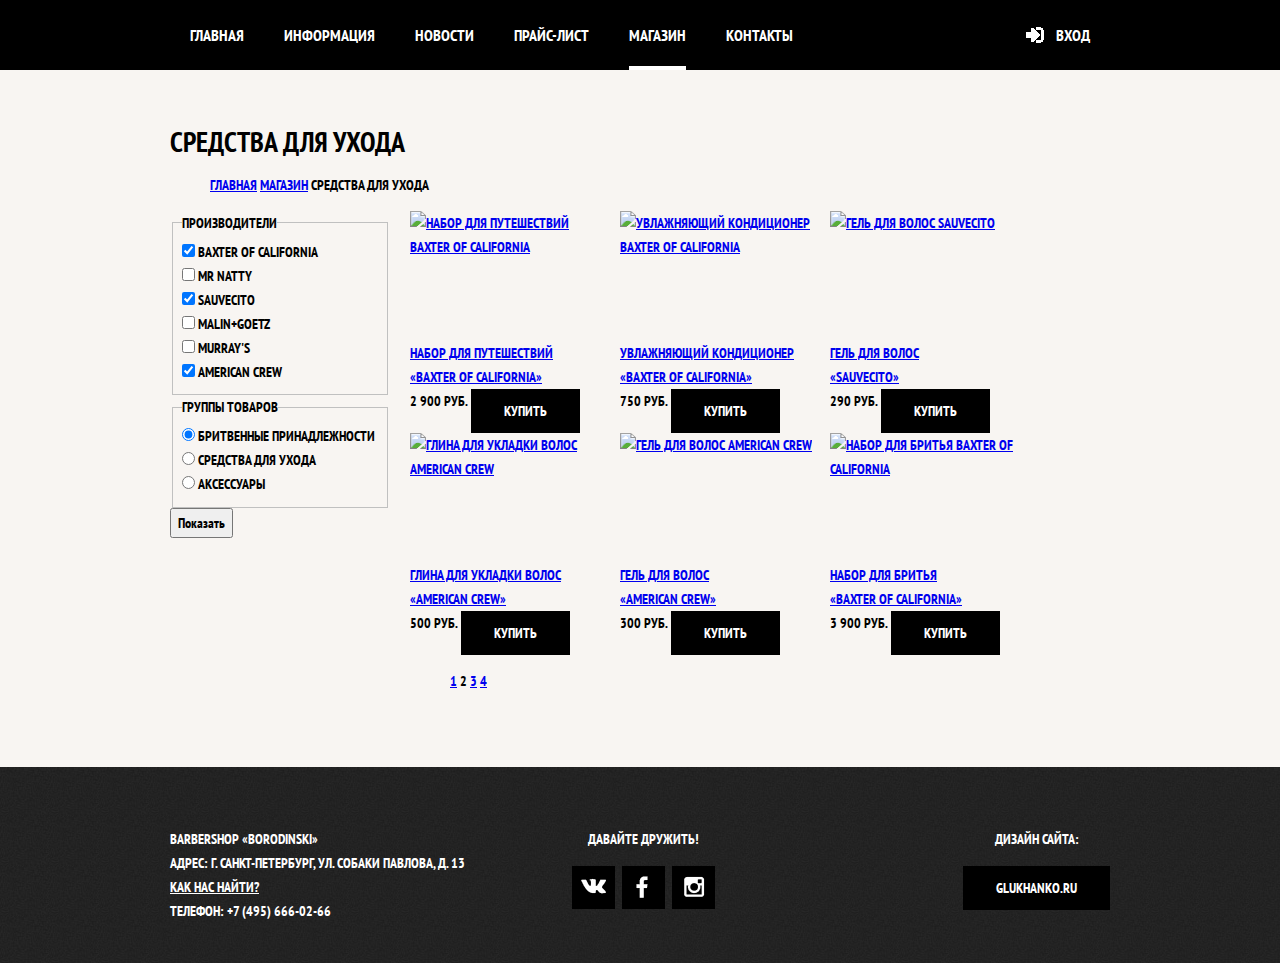
==== catalog.html @ c50b9272 "Изменен проект - barbershop отдельно. Добавлена микроразметка в футер. Перешел на Less." ====
<!DOCTYPE html>
<html>
	<head>
		<meta charset="utf-8">
		<title>Барбершоп «Бородинский» - Средства для ухода</title>
		<link href='http://fonts.googleapis.com/css?family=PT+Sans+Narrow:400,700&subset=latin,cyrillic' rel='stylesheet' type='text/css'>
    	<link href="css/normalize.css" rel="stylesheet">
    	<link href="css/style.css" rel="stylesheet">
	</head>
	<body class="body-inner">
		<header class="main-header">
			<div class="container clearfix">
				<nav class="main-navigation">
					<ul>
						<li><a href="index.html">Главная</a></li>
						<li><a href="#">Информация</a></li>
						<li><a href="#">Новости</a></li>
						<li><a href="price.html">Прайс-лист</a></li>
						<li class="active"><a href="catalog.html">Магазин</a></li>
						<li><a href="#">Контакты</a></li>
					</ul>
				</nav>
				<div class="user-block">
					<a href="#" class="login">Вход</a>
				</div>
			</div>
		</header>

		<main class="catalog-page inner-page-content">
			<div class="container clearfix">
				<h1>Средства для ухода</h1>
				<nav class="breadcrumbs">
					<ul>
						<li><a href="index.html">Главная</a></li>
						<li><a href="catalog.html">Магазин</a></li>
						<li>Средства для ухода</li>
					</ul>
				</nav>
				<div class="catalog-filter">
					<form action="/" method="post">
						<fieldset>
							<legend>Производители</legend>
							<label>
								<input type="checkbox" name="manufacturer" value="1" checked>
								Baxter of California
							</label>
							<label>
								<input type="checkbox" name="manufacturer" value="2">
								Mr Natty
							</label>
							<label>
								<input type="checkbox" name="manufacturer" value="3" checked>
								Sauvecito
							</label>
							<label>
								<input type="checkbox" name="manufacturer" value="4">
								Malin+Goetz
							</label>
							<label>
								<input type="checkbox" name="manufacturer" value="5">
								Murray's
							</label>
							<label>
								<input type="checkbox" name="manufacturer" value="6" checked>
								American Crew
							</label>
						</fieldset>
						<fieldset>
							<legend>Группы товаров</legend>
							<label>
								<input type="radio" name="product-groups" value="1" checked>
								Бритвенные принадлежности
							</label>
							<label>
								<input type="radio" name="product-groups" value="2">
								Средства для ухода
							</label>
							<label>
								<input type="radio" name="product-groups" value="3">
								Аксессуары
							</label>
						</fieldset>
						<button type="submit">Показать</button>
					</form>
				</div>
				<section class="catalog-products">
					<div class="catalog-product">
						<figure class="catalog-product-photo">
							<a href="item.html">
								<img src="http://placehold.it/200x130" alt="Набор для путешествий Baxter of California">
							</a>
						</figure>
						<div class="catalog-product-heading">
							<a href="item.html">Набор для путешествий</a>
							<a href="catalog.html">«Baxter of California»</a>
						</div>
						<div class="catalog-product-buy">
							<div class="catalog-product-price">2 900 руб.</div>
							<a href="#" class="btn btn-buy">Купить</a>
						</div>
					</div>
					<div class="catalog-product">
						<figure class="catalog-product-photo">
							<a href="item.html">
								<img src="http://placehold.it/200x130" alt="Увлажняющий кондиционер Baxter of California">
							</a>
						</figure>
						<div class="catalog-product-heading">
							<a href="item.html">Увлажняющий кондиционер</a>
							<a href="catalog.html">«Baxter of California»</a>
						</div>
						<div class="catalog-product-buy">
							<div class="catalog-product-price">750 руб.</div>
							<a href="#" class="btn btn-buy">Купить</a>
						</div>
					</div>
					<div class="catalog-product">
						<figure class="catalog-product-photo">
							<a href="item.html">
								<img src="http://placehold.it/200x130" alt="Гель для волос Sauvecito">
							</a>
						</figure>
						<div class="catalog-product-heading">
							<a href="item.html">Гель для волос</a>
							<a href="catalog.html">«Sauvecito»</a>
						</div>
						<div class="catalog-product-buy">
							<div class="catalog-product-price">290 руб.</div>
							<a href="#" class="btn btn-buy">Купить</a>
						</div>
					</div>
					<div class="catalog-product">
						<figure class="catalog-product-photo">
							<a href="item.html">
								<img src="http://placehold.it/200x130" alt="Глина для укладки волос American Crew">
							</a>
						</figure>
						<div class="catalog-product-heading">
							<a href="item.html">Глина для укладки волос</a>
							<a href="catalog.html">«American Crew»</a>
						</div>
						<div class="catalog-product-buy">
							<div class="catalog-product-price">500 руб.</div>
							<a href="#" class="btn btn-buy">Купить</a>
						</div>
					</div>
					<div class="catalog-product">
						<figure class="catalog-product-photo">
							<a href="item.html">
								<img src="http://placehold.it/200x130" alt="Гель для волос American Crew">
							</a>
						</figure>
						<div class="catalog-product-heading">
							<a href="item.html">Гель для волос</a>
							<a href="catalog.html">«American Crew»</a>
						</div>
						<div class="catalog-product-buy">
							<div class="catalog-product-price">300 руб.</div>
							<a href="#" class="btn btn-buy">Купить</a>
						</div>
					</div>
					<div class="catalog-product">
						<figure class="catalog-product-photo">
							<a href="item.html">
								<img src="http://placehold.it/200x130" alt="Набор для бритья Baxter of California">
							</a>
						</figure>
						<div class="catalog-product-heading">
							<a href="item.html">Набор для бритья</a>
							<a href="catalog.html">«Baxter of California»</a>
						</div>
						<div class="catalog-product-buy">
							<div class="catalog-product-price">3 900 руб.</div>
							<a href="#" class="btn btn-buy">Купить</a>
						</div>
					</div>
					<nav class="catalog-pagination">
						<ul>
							<li><a href="#">1</a></li>
							<li class="active">2</li>
							<li><a href="#">3</a></li>
							<li><a href="#">4</a></li>
						</ul>
					</nav>
				</section>
			</div>
		</main>

		<footer class="main-footer">
			<div class="container clearfix">
				<section class="footer-contacts">
					Barbershop «Borodinski»<br>
					адрес: г. Санкт-Петербург, ул. Собаки Павлова, д. 13<br>
					<a href="#">Как нас найти?</a><br>
					телефон: +7 (495) 666-02-66
				</section>
				<section class="footer-social">
					<p>Давайте дружить!</p>
					<a href="#" class="social-btn social-btn-vk">Вконтакте</a>
					<a href="#" class="social-btn social-btn-fb">Фейсбук</a>
					<a href="#" class="social-btn social-btn-inst">Инстаграм</a>
				</section>
				<section class="footer-copyright">
					<p>Дизайн сайта:</p>
					<a href="#" class="btn">glukhanko.ru</a>
				</section>
			</div>
		</footer>
	</body>
</html>
---- css/style.css ----
/*===================================
=            $Содержание            =
===================================*/
/**
*
* Содержание
* Общие стили
* Header
* Главная
* Footer
**/
/*====================================
=            $Общие стили            =
====================================*/
body {
  font-size: 14px;
  line-height: 24px;
  font-family: "PT Sans Narrow", sans-serif;
  font-weight: bold;
  text-transform: uppercase;
  min-width: 960px;
}
.body-index {
  color: #ffffff;
  background: #070707 url("../img/bg-index-body.jpg") no-repeat center top;
}
.body-inner {
  color: #000000;
  background: #f8f5f2;
}
.clearfix:after {
  content: "";
  display: table;
  clear: both;
}
figure {
  margin: 0;
  padding: 0;
}
.container {
  width: 940px;
  margin: 0 auto;
  padding: 0 10px;
}
.btn {
  display: inline-block;
  vertical-align: top;
  padding: 10px 33px;
  margin-right: 16px;
  font-size: inherit;
  font-family: inherit;
  font-weight: inherit;
  line-height: inherit;
  text-decoration: none;
  text-transform: uppercase;
  text-align: center;
  color: #ffffff;
  background: #000000;
  border: none;
  outline: none;
  cursor: pointer;
}
.btn:hover,
.btn:active {
  background: #663d15;
}
.btn:disabled {
  cursor: default;
  opacity: 0.5;
}
.btn:disabled:hover {
  background: #000000;
}
/*-----  End of $Общие стили  ------*/
/*===============================
=            $Header            =
===============================*/
.main-header {
  margin-bottom: 60px;
  background: #000000;
  color: #ffffff;
}
.main-navigation {
  float: left;
  width: 780px;
}
.main-navigation ul {
  margin: 0;
  padding: 0;
  list-style: none;
  font-size: 0;
}
.main-navigation li {
  display: inline-block;
  vertical-align: top;
  font-size: 16px;
  line-height: 20px;
}
.main-navigation a {
  display: block;
  padding: 25px 20px;
  text-decoration: none;
  color: #ffffff;
}
.main-navigation a:hover,
.main-navigation a:active {
  background-color: #242424;
}
.main-navigation .active a {
  position: relative;
}
.main-navigation .active a:hover {
  background: none;
}
.main-navigation .active a:after {
  content: "";
  position: absolute;
  bottom: 0;
  left: 20px;
  right: 20px;
  height: 4px;
  background: #ffffff;
}
.user-block {
  float: right;
  max-width: 140px;
}
.login {
  position: relative;
  display: inline-block;
  vertical-align: top;
  padding: 25px 20px;
  padding-left: 50px;
  font-size: 16px;
  line-height: 20px;
  text-decoration: none;
  color: #ffffff;
}
.login:before {
  content: "";
  width: 18px;
  height: 18px;
  position: absolute;
  background: transparent url("../img/sprite.png") no-repeat;
  background-position: -476px 0;
  top: 27px;
  left: 20px;
}
.login:hover,
.login:active {
  background-color: #242424;
}
.login:hover:before {
  opacity: 0.3;
}
/*-----  End of $Header  ------*/
/*================================
=            $Главная            =
================================*/
.main-container {
  margin: 30px auto;
}
.logo {
  width: 368px;
  height: 204px;
  margin: 0 auto;
  margin-bottom: 25px;
}
.logo img {
  width: 368px;
  height: 204px;
}
.features-row {
  margin-bottom: 80px;
}
.features-item {
  float: left;
  width: 300px;
  margin-right: 20px;
  text-align: center;
}
.features-item:last-child {
  margin-right: 0;
}
.features-title {
  position: relative;
  padding-bottom: 50px;
  margin-bottom: 30px;
  font-size: 30px;
  line-height: 42px;
}
.features-title:after {
  content: "";
  position: absolute;
  display: block;
  width: 20px;
  height: 20px;
  background: #ffffff;
  bottom: 0%;
  left: 50%;
  margin-left: -10px;
  transform: rotate(45deg);
}
.features-item p {
  margin: 10px;
}
.index-content {
  margin-bottom: 35px;
  padding: 50px 80px;
  background: url("../img/bg-index-content-shadow.png") no-repeat center, #f8f5f2 url("../img/bg-index-content.jpg") repeat;
  color: #000000;
}
.content-column-left {
  float: left;
  width: 350px;
}
.content-column-right {
  float: right;
  width: 300px;
}
.content-column-title {
  margin: 0;
  margin-bottom: 35px;
  font-size: 30px;
  line-height: 42px;
}
.news-preview {
  list-style: none;
  margin: 0;
  padding: 0;
}
.news-preview li {
  margin-bottom: 25px;
}
.news-preview time {
  text-transform: none;
  font-weight: normal;
}
.gallery {
  height: 260px;
  position: relative;
}
.gallery-content {
  height: 164px;
  margin: 0;
  border: 7px solid #ffffff;
  background: #cccccc;
}
.gallery-content img {
  width: 286px;
  height: 164px;
}
.gallery .btn {
  width: 140px;
  margin: 0;
  position: absolute;
  bottom: 0;
}
.gallery-prev {
  left: 0;
}
.gallery-next {
  right: 0;
}
.index-content p {
  margin: 0;
  margin-bottom: 25px;
}
.appointment-form input {
  float: left;
  margin-right: 20px;
  margin-bottom: 20px;
  width: 106px;
  padding: 10px 15px;
  border: 2px solid #000000;
  font-family: inherit;
  font-size: inherit;
  line-height: inherit;
  text-transform: uppercase;
  color: #000000;
  background: #f9f6f3;
  outline: none;
}
.appointment-form input:nth-child(2n) {
  margin-right: 0;
}
.appointment-form input:focus {
  border: 2px solid #663d15;
}
.appointment-form .btn {
  clear: both;
  width: 100%;
}
/*-----  End of $Главная  ------*/
/*===============================
=            $Footer            =
===============================*/
.main-footer {
  margin-top: 60px;
  padding-top: 60px;
  padding-bottom: 40px;
  background: #232323 url("../img/bg-footer.jpg") repeat;
  color: #ffffff;
}
.footer-contacts {
  float: left;
  width: 320px;
  margin-right: 80px;
}
.footer-contacts a {
  color: #ffffff;
}
.footer-contacts a:hover {
  text-decoration: none;
}
.footer-social {
  float: left;
  text-align: center;
}
.footer-social p {
  margin: 0;
  margin-bottom: 15px;
}
.social-btn {
  margin: 0 2px;
  display: inline-block;
  vertical-align: top;
  width: 43px;
  height: 43px;
  font-size: 0;
  text-decoration: none;
  background: #000000 url("../img/sprite.png") no-repeat;
}
.social-btn:hover {
  background-color: #ffffff;
}
.social-btn-vk {
  background-position: -322px 12px;
}
.social-btn-fb {
  background-position: -220px 10px;
}
.social-btn-inst {
  background-position: -129px 10px;
}
.social-btn-vk:hover {
  background-position: -268px 12px;
}
.social-btn-fb:hover {
  background-position: -177px 10px;
}
.social-btn-inst:hover {
  background-position: -78px 10px;
}
.footer-copyright {
  float: right;
  max-width: 320px;
}
.footer-copyright p {
  margin: 0;
  margin-bottom: 15px;
  text-align: center;
}
.footer-copyright .btn {
  margin-right: 0;
}
.footer-copyright .btn:hover {
  color: #000000;
  background: #ffffff;
}
/*-----  End of $Footer  ------*/
/*===================================
=            $Прайс-лист            =
===================================*/
.breadcrumbs li {
  display: inline-block;
}
.info-content {
  margin-bottom: 40px;
}
.info-content:last-child {
  margin-bottom: 0;
}
.info-content-left,
.info-content-right {
  width: 470px;
  float: left;
  /* для оформления */
  min-height: 210px;
}
.heading {
  /* для оформления */
  min-height: 150px;
}
/*-----  End of $Прайс-лист  ------*/
/* для каталога */
.catalog-filter {
  /* display: inline-block; */
  float: left;
  width: 220px;
}
/* -для оформления- */
.catalog-filter label {
  display: block;
}
.catalog-products {
  float: right;
  width: 700px;
  font-size: 0;
}
.catalog-product {
  font-size: 14px;
  display: inline-block;
  width: 210px;
  vertical-align: top;
}
.catalog-product-photo {
  width: 200px;
  height: 130px;
}
.catalog-product-heading a {
  display: block;
}
.catalog-product-price {
  display: inline-block;
}
.catalog-pagination {
  display: block;
  font-size: 14px;
}
.catalog-pagination li {
  display: inline-block;
}
/* item */
.product-photos {
  float: left;
  width: 500px;
  font-size: 0px;
}
.main-product-photo {
  margin: 10px;
}
.additional-product-photo {
  display: inline-block;
  width: 150px;
  margin: 10px 5px;
}
.product-info {
  float: right;
  width: 420px;
}
.product-price {
  display: inline-block;
}
.product-model {
  float: right;
}
.product-stock-status {
  display: inline-block;
}
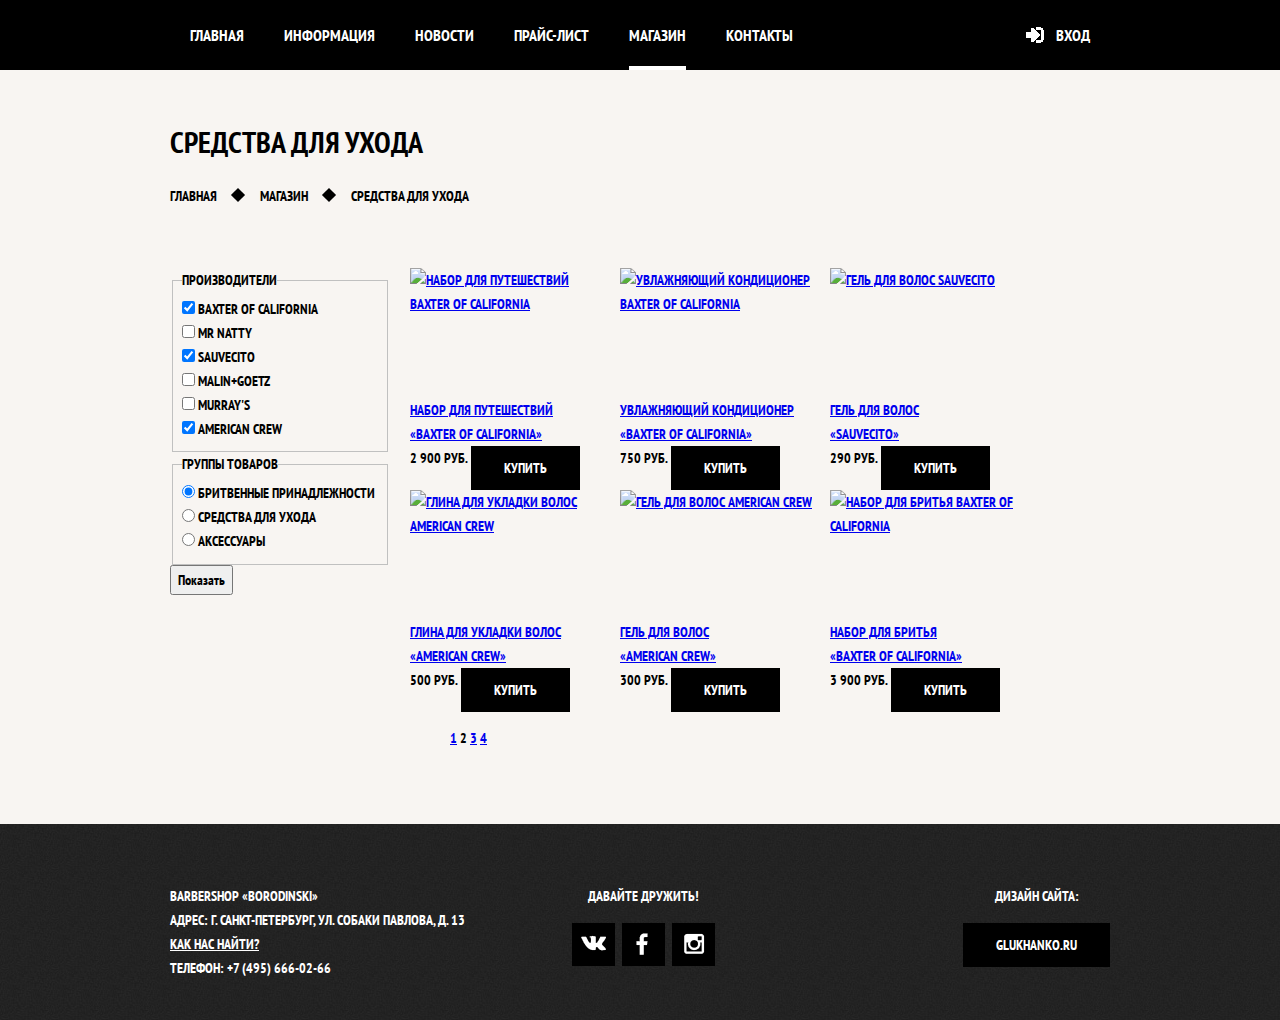
==== commit f8bd2f07: "Добавлены правки. Сделана часть верстки прайса" ====
--- a/catalog.html
+++ b/catalog.html
@@ -1,210 +1,210 @@
 <!DOCTYPE html>
 <html>
-	<head>
-		<meta charset="utf-8">
-		<title>Барбершоп «Бородинский» - Средства для ухода</title>
-		<link href='http://fonts.googleapis.com/css?family=PT+Sans+Narrow:400,700&subset=latin,cyrillic' rel='stylesheet' type='text/css'>
-    	<link href="css/normalize.css" rel="stylesheet">
-    	<link href="css/style.css" rel="stylesheet">
-	</head>
-	<body class="body-inner">
-		<header class="main-header">
-			<div class="container clearfix">
-				<nav class="main-navigation">
-					<ul>
-						<li><a href="index.html">Главная</a></li>
-						<li><a href="#">Информация</a></li>
-						<li><a href="#">Новости</a></li>
-						<li><a href="price.html">Прайс-лист</a></li>
-						<li class="active"><a href="catalog.html">Магазин</a></li>
-						<li><a href="#">Контакты</a></li>
-					</ul>
-				</nav>
-				<div class="user-block">
-					<a href="#" class="login">Вход</a>
-				</div>
-			</div>
-		</header>
+    <head>
+        <meta charset="utf-8">
+        <title>Барбершоп «Бородинский» - Средства для ухода</title>
+        <link href='http://fonts.googleapis.com/css?family=PT+Sans+Narrow:400,700&subset=latin,cyrillic' rel='stylesheet' type='text/css'>
+        <link href="css/normalize.css" rel="stylesheet">
+        <link href="css/style.css" rel="stylesheet">
+    </head>
+    <body class="body-inner">
+        <header class="main-header">
+            <div class="container clearfix">
+                <nav class="main-navigation">
+                    <ul>
+                        <li><a href="index.html">Главная</a></li>
+                        <li><a href="#">Информация</a></li>
+                        <li><a href="#">Новости</a></li>
+                        <li><a href="price.html">Прайс-лист</a></li>
+                        <li class="active"><a href="catalog.html">Магазин</a></li>
+                        <li><a href="#">Контакты</a></li>
+                    </ul>
+                </nav>
+                <div class="user-block">
+                    <a href="#" class="login">Вход</a>
+                </div>
+            </div>
+        </header>
 
-		<main class="catalog-page inner-page-content">
-			<div class="container clearfix">
-				<h1>Средства для ухода</h1>
-				<nav class="breadcrumbs">
-					<ul>
-						<li><a href="index.html">Главная</a></li>
-						<li><a href="catalog.html">Магазин</a></li>
-						<li>Средства для ухода</li>
-					</ul>
-				</nav>
-				<div class="catalog-filter">
-					<form action="/" method="post">
-						<fieldset>
-							<legend>Производители</legend>
-							<label>
-								<input type="checkbox" name="manufacturer" value="1" checked>
-								Baxter of California
-							</label>
-							<label>
-								<input type="checkbox" name="manufacturer" value="2">
-								Mr Natty
-							</label>
-							<label>
-								<input type="checkbox" name="manufacturer" value="3" checked>
-								Sauvecito
-							</label>
-							<label>
-								<input type="checkbox" name="manufacturer" value="4">
-								Malin+Goetz
-							</label>
-							<label>
-								<input type="checkbox" name="manufacturer" value="5">
-								Murray's
-							</label>
-							<label>
-								<input type="checkbox" name="manufacturer" value="6" checked>
-								American Crew
-							</label>
-						</fieldset>
-						<fieldset>
-							<legend>Группы товаров</legend>
-							<label>
-								<input type="radio" name="product-groups" value="1" checked>
-								Бритвенные принадлежности
-							</label>
-							<label>
-								<input type="radio" name="product-groups" value="2">
-								Средства для ухода
-							</label>
-							<label>
-								<input type="radio" name="product-groups" value="3">
-								Аксессуары
-							</label>
-						</fieldset>
-						<button type="submit">Показать</button>
-					</form>
-				</div>
-				<section class="catalog-products">
-					<div class="catalog-product">
-						<figure class="catalog-product-photo">
-							<a href="item.html">
-								<img src="http://placehold.it/200x130" alt="Набор для путешествий Baxter of California">
-							</a>
-						</figure>
-						<div class="catalog-product-heading">
-							<a href="item.html">Набор для путешествий</a>
-							<a href="catalog.html">«Baxter of California»</a>
-						</div>
-						<div class="catalog-product-buy">
-							<div class="catalog-product-price">2 900 руб.</div>
-							<a href="#" class="btn btn-buy">Купить</a>
-						</div>
-					</div>
-					<div class="catalog-product">
-						<figure class="catalog-product-photo">
-							<a href="item.html">
-								<img src="http://placehold.it/200x130" alt="Увлажняющий кондиционер Baxter of California">
-							</a>
-						</figure>
-						<div class="catalog-product-heading">
-							<a href="item.html">Увлажняющий кондиционер</a>
-							<a href="catalog.html">«Baxter of California»</a>
-						</div>
-						<div class="catalog-product-buy">
-							<div class="catalog-product-price">750 руб.</div>
-							<a href="#" class="btn btn-buy">Купить</a>
-						</div>
-					</div>
-					<div class="catalog-product">
-						<figure class="catalog-product-photo">
-							<a href="item.html">
-								<img src="http://placehold.it/200x130" alt="Гель для волос Sauvecito">
-							</a>
-						</figure>
-						<div class="catalog-product-heading">
-							<a href="item.html">Гель для волос</a>
-							<a href="catalog.html">«Sauvecito»</a>
-						</div>
-						<div class="catalog-product-buy">
-							<div class="catalog-product-price">290 руб.</div>
-							<a href="#" class="btn btn-buy">Купить</a>
-						</div>
-					</div>
-					<div class="catalog-product">
-						<figure class="catalog-product-photo">
-							<a href="item.html">
-								<img src="http://placehold.it/200x130" alt="Глина для укладки волос American Crew">
-							</a>
-						</figure>
-						<div class="catalog-product-heading">
-							<a href="item.html">Глина для укладки волос</a>
-							<a href="catalog.html">«American Crew»</a>
-						</div>
-						<div class="catalog-product-buy">
-							<div class="catalog-product-price">500 руб.</div>
-							<a href="#" class="btn btn-buy">Купить</a>
-						</div>
-					</div>
-					<div class="catalog-product">
-						<figure class="catalog-product-photo">
-							<a href="item.html">
-								<img src="http://placehold.it/200x130" alt="Гель для волос American Crew">
-							</a>
-						</figure>
-						<div class="catalog-product-heading">
-							<a href="item.html">Гель для волос</a>
-							<a href="catalog.html">«American Crew»</a>
-						</div>
-						<div class="catalog-product-buy">
-							<div class="catalog-product-price">300 руб.</div>
-							<a href="#" class="btn btn-buy">Купить</a>
-						</div>
-					</div>
-					<div class="catalog-product">
-						<figure class="catalog-product-photo">
-							<a href="item.html">
-								<img src="http://placehold.it/200x130" alt="Набор для бритья Baxter of California">
-							</a>
-						</figure>
-						<div class="catalog-product-heading">
-							<a href="item.html">Набор для бритья</a>
-							<a href="catalog.html">«Baxter of California»</a>
-						</div>
-						<div class="catalog-product-buy">
-							<div class="catalog-product-price">3 900 руб.</div>
-							<a href="#" class="btn btn-buy">Купить</a>
-						</div>
-					</div>
-					<nav class="catalog-pagination">
-						<ul>
-							<li><a href="#">1</a></li>
-							<li class="active">2</li>
-							<li><a href="#">3</a></li>
-							<li><a href="#">4</a></li>
-						</ul>
-					</nav>
-				</section>
-			</div>
-		</main>
+        <main class="catalog-page inner-page-content">
+            <div class="container clearfix">
+                <h1>Средства для ухода</h1>
+                <nav class="breadcrumbs">
+                    <ul>
+                        <li><a href="index.html">Главная</a></li>
+                        <li><a href="catalog.html">Магазин</a></li>
+                        <li>Средства для ухода</li>
+                    </ul>
+                </nav>
+                <div class="catalog-filter">
+                    <form action="/" method="post">
+                        <fieldset>
+                            <legend>Производители</legend>
+                            <label>
+                                <input type="checkbox" name="manufacturer" value="1" checked>
+                                Baxter of California
+                            </label>
+                            <label>
+                                <input type="checkbox" name="manufacturer" value="2">
+                                Mr Natty
+                            </label>
+                            <label>
+                                <input type="checkbox" name="manufacturer" value="3" checked>
+                                Sauvecito
+                            </label>
+                            <label>
+                                <input type="checkbox" name="manufacturer" value="4">
+                                Malin+Goetz
+                            </label>
+                            <label>
+                                <input type="checkbox" name="manufacturer" value="5">
+                                Murray's
+                            </label>
+                            <label>
+                                <input type="checkbox" name="manufacturer" value="6" checked>
+                                American Crew
+                            </label>
+                        </fieldset>
+                        <fieldset>
+                            <legend>Группы товаров</legend>
+                            <label>
+                                <input type="radio" name="product-groups" value="1" checked>
+                                Бритвенные принадлежности
+                            </label>
+                            <label>
+                                <input type="radio" name="product-groups" value="2">
+                                Средства для ухода
+                            </label>
+                            <label>
+                                <input type="radio" name="product-groups" value="3">
+                                Аксессуары
+                            </label>
+                        </fieldset>
+                        <button type="submit">Показать</button>
+                    </form>
+                </div>
+                <section class="catalog-products">
+                    <div class="catalog-product">
+                        <figure class="catalog-product-photo">
+                            <a href="item.html">
+                                <img src="http://placehold.it/200x130" alt="Набор для путешествий Baxter of California">
+                            </a>
+                        </figure>
+                        <div class="catalog-product-heading">
+                            <a href="item.html">Набор для путешествий</a>
+                            <a href="catalog.html">«Baxter of California»</a>
+                        </div>
+                        <div class="catalog-product-buy">
+                            <div class="catalog-product-price">2 900 руб.</div>
+                            <a href="#" class="btn btn-buy">Купить</a>
+                        </div>
+                    </div>
+                    <div class="catalog-product">
+                        <figure class="catalog-product-photo">
+                            <a href="item.html">
+                                <img src="http://placehold.it/200x130" alt="Увлажняющий кондиционер Baxter of California">
+                            </a>
+                        </figure>
+                        <div class="catalog-product-heading">
+                            <a href="item.html">Увлажняющий кондиционер</a>
+                            <a href="catalog.html">«Baxter of California»</a>
+                        </div>
+                        <div class="catalog-product-buy">
+                            <div class="catalog-product-price">750 руб.</div>
+                            <a href="#" class="btn btn-buy">Купить</a>
+                        </div>
+                    </div>
+                    <div class="catalog-product">
+                        <figure class="catalog-product-photo">
+                            <a href="item.html">
+                                <img src="http://placehold.it/200x130" alt="Гель для волос Sauvecito">
+                            </a>
+                        </figure>
+                        <div class="catalog-product-heading">
+                            <a href="item.html">Гель для волос</a>
+                            <a href="catalog.html">«Sauvecito»</a>
+                        </div>
+                        <div class="catalog-product-buy">
+                            <div class="catalog-product-price">290 руб.</div>
+                            <a href="#" class="btn btn-buy">Купить</a>
+                        </div>
+                    </div>
+                    <div class="catalog-product">
+                        <figure class="catalog-product-photo">
+                            <a href="item.html">
+                                <img src="http://placehold.it/200x130" alt="Глина для укладки волос American Crew">
+                            </a>
+                        </figure>
+                        <div class="catalog-product-heading">
+                            <a href="item.html">Глина для укладки волос</a>
+                            <a href="catalog.html">«American Crew»</a>
+                        </div>
+                        <div class="catalog-product-buy">
+                            <div class="catalog-product-price">500 руб.</div>
+                            <a href="#" class="btn btn-buy">Купить</a>
+                        </div>
+                    </div>
+                    <div class="catalog-product">
+                        <figure class="catalog-product-photo">
+                            <a href="item.html">
+                                <img src="http://placehold.it/200x130" alt="Гель для волос American Crew">
+                            </a>
+                        </figure>
+                        <div class="catalog-product-heading">
+                            <a href="item.html">Гель для волос</a>
+                            <a href="catalog.html">«American Crew»</a>
+                        </div>
+                        <div class="catalog-product-buy">
+                            <div class="catalog-product-price">300 руб.</div>
+                            <a href="#" class="btn btn-buy">Купить</a>
+                        </div>
+                    </div>
+                    <div class="catalog-product">
+                        <figure class="catalog-product-photo">
+                            <a href="item.html">
+                                <img src="http://placehold.it/200x130" alt="Набор для бритья Baxter of California">
+                            </a>
+                        </figure>
+                        <div class="catalog-product-heading">
+                            <a href="item.html">Набор для бритья</a>
+                            <a href="catalog.html">«Baxter of California»</a>
+                        </div>
+                        <div class="catalog-product-buy">
+                            <div class="catalog-product-price">3 900 руб.</div>
+                            <a href="#" class="btn btn-buy">Купить</a>
+                        </div>
+                    </div>
+                    <nav class="catalog-pagination">
+                        <ul>
+                            <li><a href="#">1</a></li>
+                            <li class="active">2</li>
+                            <li><a href="#">3</a></li>
+                            <li><a href="#">4</a></li>
+                        </ul>
+                    </nav>
+                </section>
+            </div>
+        </main>
 
-		<footer class="main-footer">
-			<div class="container clearfix">
-				<section class="footer-contacts">
-					Barbershop «Borodinski»<br>
-					адрес: г. Санкт-Петербург, ул. Собаки Павлова, д. 13<br>
-					<a href="#">Как нас найти?</a><br>
-					телефон: +7 (495) 666-02-66
-				</section>
-				<section class="footer-social">
-					<p>Давайте дружить!</p>
-					<a href="#" class="social-btn social-btn-vk">Вконтакте</a>
-					<a href="#" class="social-btn social-btn-fb">Фейсбук</a>
-					<a href="#" class="social-btn social-btn-inst">Инстаграм</a>
-				</section>
-				<section class="footer-copyright">
-					<p>Дизайн сайта:</p>
-					<a href="#" class="btn">glukhanko.ru</a>
-				</section>
-			</div>
-		</footer>
-	</body>
+        <footer class="main-footer">
+            <div class="container clearfix">
+                <section class="footer-contacts" itemscope itemtype="http://schema.org/Organization">
+                    <span itemprop="name">Barbershop «Borodinski»</span>
+                    <div itemprop="address" itemscope itemtype="http://schema.org/PostalAddress">адрес: <span itemprop="addressLocality">г. Санкт-Петербург</span>, <span itemprop="streetAddress">ул. Собаки Павлова, д. 13</span></div>
+                    <a href="#">Как нас найти?</a>
+                    телефон: <span itemprop="telephone">+7 (495) 666-02-66</span>
+                </section>
+                <section class="footer-social">
+                    <p>Давайте дружить!</p>
+                    <a href="#" class="social-btn social-btn-vk">Вконтакте</a>
+                    <a href="#" class="social-btn social-btn-fb">Фейсбук</a>
+                    <a href="#" class="social-btn social-btn-inst">Инстаграм</a>
+                </section>
+                <section class="footer-copyright">
+                    <p>Дизайн сайта:</p>
+                    <a href="#" class="btn">glukhanko.ru</a>
+                </section>
+            </div>
+        </footer>
+    </body>
 </html>--- a/css/style.css
+++ b/css/style.css
@@ -71,6 +71,16 @@
 .btn:disabled:hover {
   background: #000000;
 }
+h1 {
+  font-size: 30px;
+  margin-bottom: 30px;
+}
+h2,
+h3 {
+  font-size: 24px;
+  line-height: 30px;
+  margin-bottom: 28px;
+}
 /*-----  End of $Общие стили  ------*/
 /*===============================
 =            $Header            =
@@ -309,6 +319,7 @@
 }
 .footer-contacts a {
   color: #ffffff;
+  display: block;
 }
 .footer-contacts a:hover {
   text-decoration: none;
@@ -372,8 +383,32 @@
 /*===================================
 =            $Прайс-лист            =
 ===================================*/
+.breadcrumbs {
+  margin-bottom: 60px;
+}
+.breadcrumbs ul {
+  list-style: none;
+  margin: 0;
+  padding: 0;
+}
 .breadcrumbs li {
   display: inline-block;
+  margin-right: 40px;
+  position: relative;
+}
+.breadcrumbs li:nth-child(n + 2):before {
+  content: "";
+  position: absolute;
+  width: 10px;
+  height: 10px;
+  left: -27px;
+  top: 6px;
+  background: #000000;
+  transform: rotate(45deg);
+}
+.breadcrumbs a {
+  text-decoration: none;
+  color: #000000;
 }
 .info-content {
   margin-bottom: 40px;
@@ -381,16 +416,49 @@
 .info-content:last-child {
   margin-bottom: 0;
 }
-.info-content-left,
-.info-content-right {
-  width: 470px;
-  float: left;
-  /* для оформления */
-  min-height: 210px;
+.info-content-part {
+  width: 390px;
+  float: left;
+}
+.info-content-part:nth-child(2n) {
+  float: right;
 }
 .heading {
-  /* для оформления */
-  min-height: 150px;
+  font-size: 48px;
+  line-height: 48px;
+  text-align: center;
+  position: relative;
+  margin-bottom: 75px;
+}
+.heading:before,
+.heading:after {
+  content: "";
+  width: 160px;
+  height: 2px;
+  background: #000000;
+  position: absolute;
+  top: 24px;
+}
+.headingbefore {
+  left: 0px;
+}
+.headingafter {
+  right: 0px;
+}
+.content-price-table {
+  border-collapse: collapse;
+  border: 2px solid #000000;
+  width: 100%;
+}
+.content-price-table td,
+.content-price-table th {
+  border: 2px solid #000000;
+  padding: 14px;
+  width: 50%;
+}
+.content-price-table td:nth-child(2n),
+.content-price-table th:nth-child(2n) {
+  text-align: center;
 }
 /*-----  End of $Прайс-лист  ------*/
 /* для каталога */
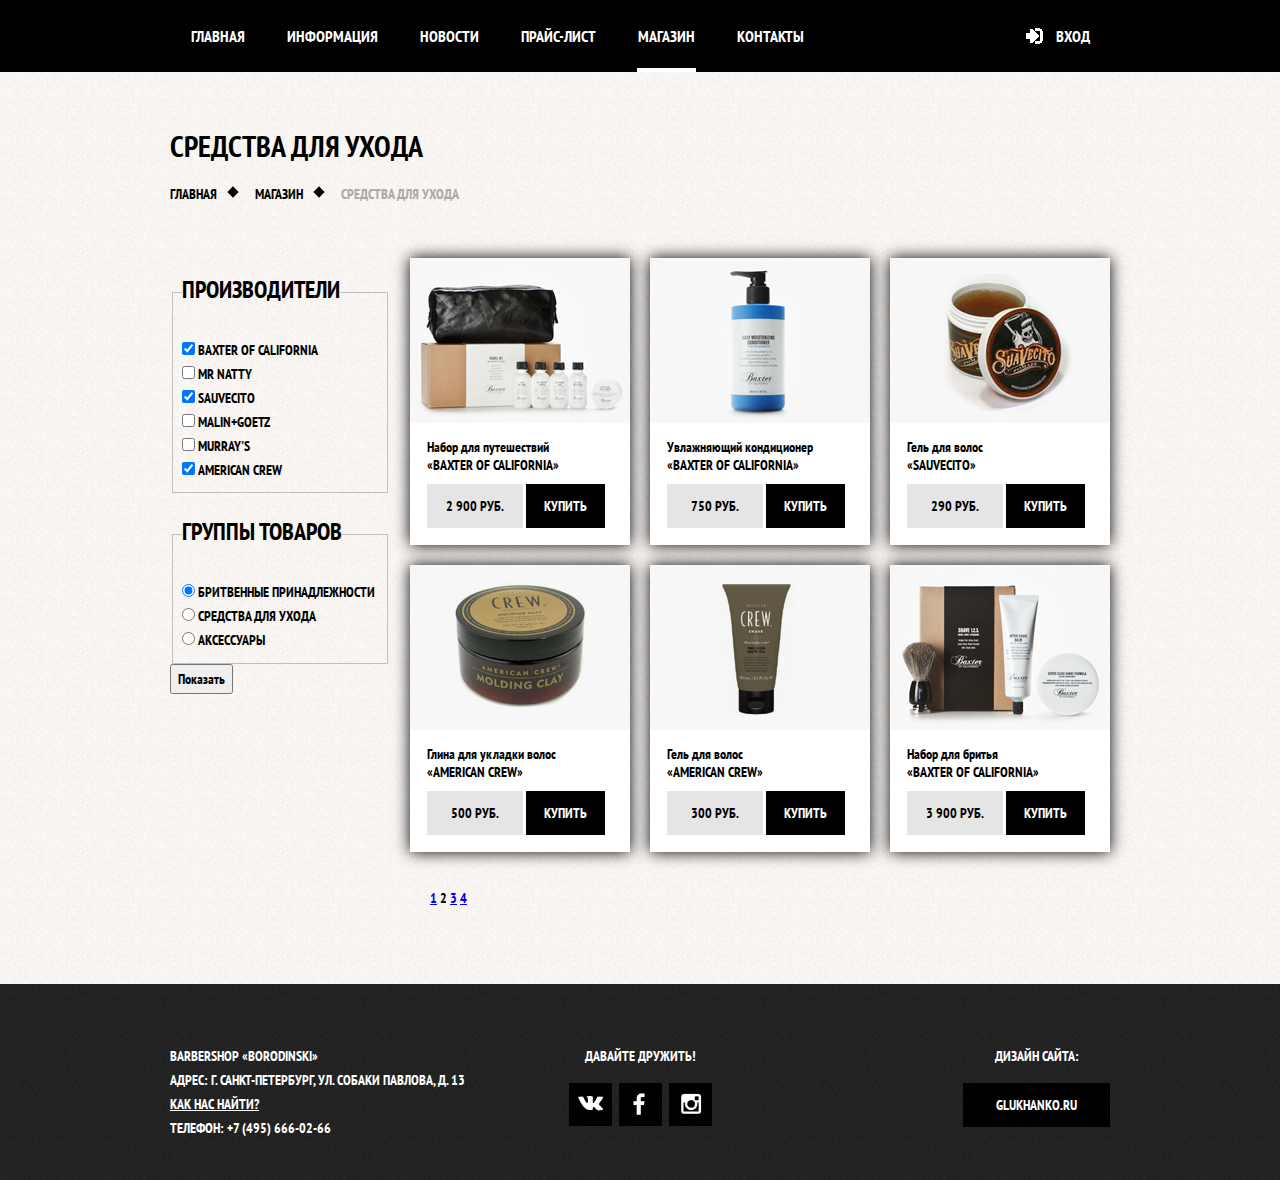
==== commit 31972839: "Сверстана главная, прайс-лист. Частично-магазин." ====
--- a/catalog.html
+++ b/catalog.html
@@ -28,18 +28,20 @@
 
         <main class="catalog-page inner-page-content">
             <div class="container clearfix">
-                <h1>Средства для ухода</h1>
-                <nav class="breadcrumbs">
-                    <ul>
-                        <li><a href="index.html">Главная</a></li>
-                        <li><a href="catalog.html">Магазин</a></li>
-                        <li>Средства для ухода</li>
-                    </ul>
-                </nav>
+                <div class="inner-page-title">
+                    <h1>Средства для ухода</h1>
+                    <nav class="breadcrumbs">
+                        <ul>
+                            <li><a href="index.html">Главная</a></li>
+                            <li><a href="catalog.html">Магазин</a></li>
+                            <li>Средства для ухода</li>
+                        </ul>
+                    </nav>
+                </div>
                 <div class="catalog-filter">
                     <form action="/" method="post">
                         <fieldset>
-                            <legend>Производители</legend>
+                            <legend><h3>Производители</h3></legend>
                             <label>
                                 <input type="checkbox" name="manufacturer" value="1" checked>
                                 Baxter of California
@@ -66,7 +68,7 @@
                             </label>
                         </fieldset>
                         <fieldset>
-                            <legend>Группы товаров</legend>
+                            <legend><h3>Группы товаров</h3></legend>
                             <label>
                                 <input type="radio" name="product-groups" value="1" checked>
                                 Бритвенные принадлежности
@@ -87,91 +89,91 @@
                     <div class="catalog-product">
                         <figure class="catalog-product-photo">
                             <a href="item.html">
-                                <img src="http://placehold.it/200x130" alt="Набор для путешествий Baxter of California">
-                            </a>
-                        </figure>
-                        <div class="catalog-product-heading">
-                            <a href="item.html">Набор для путешествий</a>
-                            <a href="catalog.html">«Baxter of California»</a>
-                        </div>
-                        <div class="catalog-product-buy">
-                            <div class="catalog-product-price">2 900 руб.</div>
-                            <a href="#" class="btn btn-buy">Купить</a>
-                        </div>
-                    </div>
-                    <div class="catalog-product">
-                        <figure class="catalog-product-photo">
-                            <a href="item.html">
-                                <img src="http://placehold.it/200x130" alt="Увлажняющий кондиционер Baxter of California">
-                            </a>
-                        </figure>
-                        <div class="catalog-product-heading">
-                            <a href="item.html">Увлажняющий кондиционер</a>
-                            <a href="catalog.html">«Baxter of California»</a>
-                        </div>
-                        <div class="catalog-product-buy">
-                            <div class="catalog-product-price">750 руб.</div>
-                            <a href="#" class="btn btn-buy">Купить</a>
-                        </div>
-                    </div>
-                    <div class="catalog-product">
-                        <figure class="catalog-product-photo">
-                            <a href="item.html">
-                                <img src="http://placehold.it/200x130" alt="Гель для волос Sauvecito">
-                            </a>
-                        </figure>
-                        <div class="catalog-product-heading">
-                            <a href="item.html">Гель для волос</a>
-                            <a href="catalog.html">«Sauvecito»</a>
-                        </div>
-                        <div class="catalog-product-buy">
-                            <div class="catalog-product-price">290 руб.</div>
-                            <a href="#" class="btn btn-buy">Купить</a>
-                        </div>
-                    </div>
-                    <div class="catalog-product">
-                        <figure class="catalog-product-photo">
-                            <a href="item.html">
-                                <img src="http://placehold.it/200x130" alt="Глина для укладки волос American Crew">
-                            </a>
-                        </figure>
-                        <div class="catalog-product-heading">
-                            <a href="item.html">Глина для укладки волос</a>
-                            <a href="catalog.html">«American Crew»</a>
-                        </div>
-                        <div class="catalog-product-buy">
-                            <div class="catalog-product-price">500 руб.</div>
-                            <a href="#" class="btn btn-buy">Купить</a>
-                        </div>
-                    </div>
-                    <div class="catalog-product">
-                        <figure class="catalog-product-photo">
-                            <a href="item.html">
-                                <img src="http://placehold.it/200x130" alt="Гель для волос American Crew">
-                            </a>
-                        </figure>
-                        <div class="catalog-product-heading">
-                            <a href="item.html">Гель для волос</a>
-                            <a href="catalog.html">«American Crew»</a>
-                        </div>
-                        <div class="catalog-product-buy">
-                            <div class="catalog-product-price">300 руб.</div>
-                            <a href="#" class="btn btn-buy">Купить</a>
-                        </div>
-                    </div>
-                    <div class="catalog-product">
-                        <figure class="catalog-product-photo">
-                            <a href="item.html">
-                                <img src="http://placehold.it/200x130" alt="Набор для бритья Baxter of California">
-                            </a>
-                        </figure>
-                        <div class="catalog-product-heading">
-                            <a href="item.html">Набор для бритья</a>
-                            <a href="catalog.html">«Baxter of California»</a>
-                        </div>
-                        <div class="catalog-product-buy">
-                            <div class="catalog-product-price">3 900 руб.</div>
-                            <a href="#" class="btn btn-buy">Купить</a>
+                                <img src="img/img-product-catalog-1.jpg" width="220" height="165" alt="Набор для путешествий Baxter of California">
+                            </a>
+                        </figure>
+                        <div class="catalog-product-info">
+                            <a class="product-link product-link-item" href="item.html">Набор для путешествий</a>
+                            <a class="product-link product-link-category" href="catalog.html">«Baxter of California»</a>
+                            <div class="catalog-product-buy">
+                                <div class="catalog-product-price">2 900 руб.</div>
+                                <a href="#" class="btn btn-buy">Купить</a>
+                            </div>
+                        </div>
+                    </div>
+                    <div class="catalog-product">
+                        <figure class="catalog-product-photo">
+                            <a href="item.html">
+                                <img src="img/img-product-catalog-2.jpg" width="220" height="165" alt="Увлажняющий кондиционер Baxter of California">
+                            </a>
+                        </figure>
+                        <div class="catalog-product-info">
+                            <a class="product-link product-link-item" href="item.html">Увлажняющий кондиционер</a>
+                            <a class="product-link product-link-category" href="catalog.html">«Baxter of California»</a>                    
+                            <div class="catalog-product-buy">
+                                <div class="catalog-product-price">750 руб.</div>
+                                <a href="#" class="btn btn-buy">Купить</a>
+                            </div>
+                        </div>
+                    </div>
+                    <div class="catalog-product">
+                        <figure class="catalog-product-photo">
+                            <a href="item.html">
+                                <img src="img/img-product-catalog-3.jpg" width="220" height="165" alt="Гель для волос Sauvecito">
+                            </a>
+                        </figure>
+                        <div class="catalog-product-info clearfix">
+                            <a class="product-link product-link-item" href="item.html">Гель для волос</a>
+                            <a class="product-link product-link-category" href="catalog.html">«Sauvecito»</a>
+                            <div class="catalog-product-buy">
+                                <div class="catalog-product-price">290 руб.</div>
+                                <a href="#" class="btn btn-buy">Купить</a>
+                            </div>
+                        </div>
+                    </div>
+                    <div class="catalog-product">
+                        <figure class="catalog-product-photo">
+                            <a href="item.html">
+                                <img src="img/img-product-catalog-4.jpg" width="220" height="165" alt="Глина для укладки волос American Crew">
+                            </a>
+                        </figure>
+                        <div class="catalog-product-info">
+                            <a class="product-link product-link-item" href="item.html">Глина для укладки волос</a>
+                            <a class="product-link product-link-category" href="catalog.html">«American Crew»</a>
+                            <div class="catalog-product-buy">
+                                <div class="catalog-product-price">500 руб.</div>
+                                <a href="#" class="btn btn-buy">Купить</a>
+                            </div>
+                        </div>
+                    </div>
+                    <div class="catalog-product">
+                        <figure class="catalog-product-photo">
+                            <a href="item.html">
+                                <img src="img/img-product-catalog-5.jpg" width="220" height="165" alt="Гель для волос American Crew">
+                            </a>
+                        </figure>
+                        <div class="catalog-product-info">
+                            <a class="product-link product-link-item" href="item.html">Гель для волос</a>
+                            <a class="product-link product-link-category" href="catalog.html">«American Crew»</a>
+                            <div class="catalog-product-buy">
+                                <div class="catalog-product-price">300 руб.</div>
+                                <a href="#" class="btn btn-buy">Купить</a>
+                            </div>
+                        </div>
+                    </div>
+                    <div class="catalog-product">
+                        <figure class="catalog-product-photo">
+                            <a href="item.html">
+                                <img src="img/img-product-catalog-6.jpg" width="220" height="165" alt="Набор для бритья Baxter of California">
+                            </a>
+                        </figure>
+                        <div class="catalog-product-info">
+                            <a class="product-link product-link-item" href="item.html">Набор для бритья</a>
+                            <a class="product-link product-link-category" href="catalog.html">«Baxter of California»</a>
+                            <div class="catalog-product-buy">
+                                <div class="catalog-product-price">3 900 руб.</div>
+                                <a href="#" class="btn btn-buy">Купить</a>
+                            </div>
                         </div>
                     </div>
                     <nav class="catalog-pagination">
--- a/css/style.css
+++ b/css/style.css
@@ -6,8 +6,11 @@
 * Содержание
 * Общие стили
 * Header
+* Footer
 * Главная
-* Footer
+* Прайс-лист
+* Магазин
+* Товар
 **/
 /*====================================
 =            $Общие стили            =
@@ -26,7 +29,7 @@
 }
 .body-inner {
   color: #000000;
-  background: #f8f5f2;
+  background: #f8f5f2 url("../img/bg-inner-body.jpg") repeat;
 }
 .clearfix:after {
   content: "";
@@ -73,7 +76,8 @@
 }
 h1 {
   font-size: 30px;
-  margin-bottom: 30px;
+  line-height: 42px;
+  margin-bottom: 20px;
 }
 h2,
 h3 {
@@ -86,9 +90,12 @@
 =            $Header            =
 ===============================*/
 .main-header {
-  margin-bottom: 60px;
+  margin-bottom: 53px;
   background: #000000;
   color: #ffffff;
+}
+.inner-page .main-header {
+  margin-bottom: 55px;
 }
 .main-navigation {
   float: left;
@@ -108,7 +115,7 @@
 }
 .main-navigation a {
   display: block;
-  padding: 25px 20px;
+  padding: 26px 21px;
   text-decoration: none;
   color: #ffffff;
 }
@@ -139,7 +146,7 @@
   position: relative;
   display: inline-block;
   vertical-align: top;
-  padding: 25px 20px;
+  padding: 26px 20px;
   padding-left: 50px;
   font-size: 16px;
   line-height: 20px;
@@ -152,7 +159,7 @@
   height: 18px;
   position: absolute;
   background: transparent url("../img/sprite.png") no-repeat;
-  background-position: -476px 0;
+  background-position: -477px 1px;
   top: 27px;
   left: 20px;
 }
@@ -164,11 +171,90 @@
   opacity: 0.3;
 }
 /*-----  End of $Header  ------*/
+/*===============================
+=            $Footer            =
+===============================*/
+.main-footer {
+  margin-top: 60px;
+  padding-top: 60px;
+  padding-bottom: 40px;
+  background: #232323 url("../img/bg-footer.jpg") repeat;
+  color: #ffffff;
+}
+.footer-contacts {
+  float: left;
+  width: 320px;
+  margin-right: 77px;
+}
+.footer-contacts a {
+  color: #ffffff;
+  display: block;
+}
+.footer-contacts a:hover {
+  text-decoration: none;
+}
+.footer-social {
+  float: left;
+  text-align: center;
+}
+.footer-social p {
+  margin: 0;
+  margin-bottom: 15px;
+}
+.social-btn {
+  margin: 0 2px;
+  display: inline-block;
+  vertical-align: top;
+  width: 43px;
+  height: 43px;
+  font-size: 0;
+  text-decoration: none;
+  background: #000000 url("../img/sprite.png") no-repeat;
+}
+.social-btn:hover {
+  background-color: #ffffff;
+}
+.social-btn-vk {
+  background-position: -322px 12px;
+}
+.social-btn-fb {
+  background-position: -220px 10px;
+}
+.social-btn-inst {
+  background-position: -129px 10px;
+}
+.social-btn-vk:hover {
+  background-position: -268px 12px;
+}
+.social-btn-fb:hover {
+  background-position: -177px 10px;
+}
+.social-btn-inst:hover {
+  background-position: -78px 10px;
+}
+.footer-copyright {
+  float: right;
+  max-width: 320px;
+}
+.footer-copyright p {
+  margin: 0;
+  margin-bottom: 15px;
+  text-align: center;
+}
+.footer-copyright .btn {
+  margin-right: 0;
+}
+.footer-copyright .btn:hover {
+  color: #000000;
+  background: #ffffff;
+}
+/*-----  End of $Footer  ------*/
 /*================================
 =            $Главная            =
 ================================*/
-.main-container {
-  margin: 30px auto;
+.index-main {
+  margin: 0 auto;
+  margin-bottom: 68px;
 }
 .logo {
   width: 368px;
@@ -181,7 +267,7 @@
   height: 204px;
 }
 .features-row {
-  margin-bottom: 80px;
+  margin-bottom: 68px;
 }
 .features-item {
   float: left;
@@ -194,7 +280,7 @@
 }
 .features-title {
   position: relative;
-  padding-bottom: 50px;
+  padding-bottom: 38px;
   margin-bottom: 30px;
   font-size: 30px;
   line-height: 42px;
@@ -216,7 +302,10 @@
 }
 .index-content {
   margin-bottom: 35px;
-  padding: 50px 80px;
+  padding-top: 48px;
+  padding-bottom: 54px;
+  padding-right: 80px;
+  padding-left: 80px;
   background: url("../img/bg-index-content-shadow.png") no-repeat center, #f8f5f2 url("../img/bg-index-content.jpg") repeat;
   color: #000000;
 }
@@ -230,7 +319,7 @@
 }
 .content-column-title {
   margin: 0;
-  margin-bottom: 35px;
+  margin-bottom: 23px;
   font-size: 30px;
   line-height: 42px;
 }
@@ -281,7 +370,7 @@
   margin-right: 20px;
   margin-bottom: 20px;
   width: 106px;
-  padding: 10px 15px;
+  padding: 8px 15px;
   border: 2px solid #000000;
   font-family: inherit;
   font-size: inherit;
@@ -300,91 +389,19 @@
 .appointment-form .btn {
   clear: both;
   width: 100%;
+  margin-top: 12px;
 }
 /*-----  End of $Главная  ------*/
-/*===============================
-=            $Footer            =
-===============================*/
-.main-footer {
-  margin-top: 60px;
-  padding-top: 60px;
-  padding-bottom: 40px;
-  background: #232323 url("../img/bg-footer.jpg") repeat;
-  color: #ffffff;
-}
-.footer-contacts {
-  float: left;
-  width: 320px;
-  margin-right: 80px;
-}
-.footer-contacts a {
-  color: #ffffff;
-  display: block;
-}
-.footer-contacts a:hover {
-  text-decoration: none;
-}
-.footer-social {
-  float: left;
-  text-align: center;
-}
-.footer-social p {
-  margin: 0;
-  margin-bottom: 15px;
-}
-.social-btn {
-  margin: 0 2px;
-  display: inline-block;
-  vertical-align: top;
-  width: 43px;
-  height: 43px;
-  font-size: 0;
-  text-decoration: none;
-  background: #000000 url("../img/sprite.png") no-repeat;
-}
-.social-btn:hover {
-  background-color: #ffffff;
-}
-.social-btn-vk {
-  background-position: -322px 12px;
-}
-.social-btn-fb {
-  background-position: -220px 10px;
-}
-.social-btn-inst {
-  background-position: -129px 10px;
-}
-.social-btn-vk:hover {
-  background-position: -268px 12px;
-}
-.social-btn-fb:hover {
-  background-position: -177px 10px;
-}
-.social-btn-inst:hover {
-  background-position: -78px 10px;
-}
-.footer-copyright {
-  float: right;
-  max-width: 320px;
-}
-.footer-copyright p {
-  margin: 0;
-  margin-bottom: 15px;
-  text-align: center;
-}
-.footer-copyright .btn {
-  margin-right: 0;
-}
-.footer-copyright .btn:hover {
-  color: #000000;
-  background: #ffffff;
-}
-/*-----  End of $Footer  ------*/
 /*===================================
 =            $Прайс-лист            =
 ===================================*/
-.breadcrumbs {
-  margin-bottom: 60px;
+.inner-page-title {
+  margin-bottom: 45px;
+}
+.inner-page-title h1 {
+  margin: 0;
+  margin-bottom: 15px;
+  padding: 0;
 }
 .breadcrumbs ul {
   list-style: none;
@@ -392,105 +409,178 @@
   padding: 0;
 }
 .breadcrumbs li {
-  display: inline-block;
-  margin-right: 40px;
-  position: relative;
-}
-.breadcrumbs li:nth-child(n + 2):before {
+  display: inline;
+  padding-right: 35px;
+  position: relative;
+}
+.breadcrumbs li:after {
   content: "";
   position: absolute;
-  width: 10px;
-  height: 10px;
-  left: -27px;
-  top: 6px;
+  width: 8px;
+  height: 8px;
+  top: 3px;
+  right: 15px;
   background: #000000;
   transform: rotate(45deg);
+}
+.breadcrumbs li:last-child {
+  color: #aba9a7;
+}
+.breadcrumbs li:last-child:after {
+  display: none;
 }
 .breadcrumbs a {
   text-decoration: none;
   color: #000000;
 }
-.info-content {
-  margin-bottom: 40px;
-}
-.info-content:last-child {
-  margin-bottom: 0;
-}
-.info-content-part {
-  width: 390px;
-  float: left;
-}
-.info-content-part:nth-child(2n) {
-  float: right;
-}
-.heading {
-  font-size: 48px;
-  line-height: 48px;
-  text-align: center;
-  position: relative;
-  margin-bottom: 75px;
-}
-.heading:before,
-.heading:after {
-  content: "";
-  width: 160px;
-  height: 2px;
-  background: #000000;
-  position: absolute;
-  top: 24px;
-}
-.headingbefore {
-  left: 0px;
-}
-.headingafter {
-  right: 0px;
+.breadcrumbs a:hover {
+  text-decoration: underline;
+}
+.info-content p {
+  margin: 14px 0;
 }
 .content-price-table {
+  margin-top: 32px;
   border-collapse: collapse;
-  border: 2px solid #000000;
   width: 100%;
 }
 .content-price-table td,
 .content-price-table th {
   border: 2px solid #000000;
-  padding: 14px;
+  padding: 8px 15px;
   width: 50%;
 }
 .content-price-table td:nth-child(2n),
 .content-price-table th:nth-child(2n) {
   text-align: center;
 }
+.heading {
+  margin-top: 45px;
+  margin-bottom: 15px;
+  text-align: center;
+}
+.heading h2 {
+  font-size: 48px;
+  line-height: 48px;
+  margin: 0;
+  display: inline;
+  padding: 0 25px;
+  position: relative;
+  z-index: 2;
+  background: #f8f5f2 url("../img/bg-inner-body.jpg") repeat;
+}
+.heading:after {
+  content: "";
+  display: block;
+  border-bottom: 2px solid #000000;
+  position: relative;
+  top: -25px;
+  z-index: 1;
+}
+.uncompressed-list {
+  margin: 14px 0;
+  padding: 0;
+  list-style: none;
+}
+.uncompressed-list li {
+  position: relative;
+  margin-bottom: 13px;
+  padding-left: 20px;
+}
+.uncompressed-list li:before {
+  content: "";
+  position: absolute;
+  top: 8px;
+  left: 0;
+  width: 8px;
+  height: 8px;
+  background: #000000;
+  transform: rotate(45deg);
+}
+.info-content-row {
+  margin: 0;
+}
+.info-content-row h2 {
+  margin-top: 45px;
+  margin-bottom: 13px;
+}
+.info-content-part {
+  float: left;
+  width: 460px;
+}
+.info-content-part h2 {
+  margin-top: 45px;
+  margin-bottom: 26px;
+}
+.info-content-part:nth-of-type(2n+1) {
+  margin-right: 20px;
+}
+.short-text {
+  padding-right: 80px;
+}
 /*-----  End of $Прайс-лист  ------*/
-/* для каталога */
+/*================================
+=            $Магазин            =
+================================*/
 .catalog-filter {
-  /* display: inline-block; */
   float: left;
   width: 220px;
 }
-/* -для оформления- */
 .catalog-filter label {
   display: block;
 }
 .catalog-products {
   float: right;
-  width: 700px;
+  width: 720px;
   font-size: 0;
+  padding-top: 7px;
 }
 .catalog-product {
   font-size: 14px;
-  display: inline-block;
-  width: 210px;
+  line-height: 18px;
+  display: inline-block;
   vertical-align: top;
+  width: 220px;
+  margin-left: 20px;
+  margin-bottom: 20px;
+  background: #ffffff;
+  box-shadow: 0 0 15px 0 #000000;
 }
 .catalog-product-photo {
-  width: 200px;
-  height: 130px;
-}
-.catalog-product-heading a {
+  width: 220px;
+  height: 165px;
+}
+.product-link {
   display: block;
+  color: #000000;
+  text-decoration: none;
+}
+.product-link:hover {
+  text-decoration: underline;
+}
+.product-link-item {
+  text-transform: none;
+}
+.catalog-product-info {
+  padding-top: 15px;
+  padding-bottom: 17px;
+  padding-left: 17px;
+  padding-right: 17px;
+}
+.catalog-product-buy {
+  margin-top: 10px;
+}
+.btn-buy {
+  padding: 13px 18px;
+  margin-right: 0;
 }
 .catalog-product-price {
   display: inline-block;
+  vertical-align: top;
+  padding: 13px;
+  background: #e5e5e5;
+  text-align: center;
+  width: 70px;
 }
 .catalog-pagination {
   display: block;
@@ -499,7 +589,10 @@
 .catalog-pagination li {
   display: inline-block;
 }
-/* item */
+/*-----  End of $Магазин  ------*/
+/*==============================
+=            $Товар            =
+==============================*/
 .product-photos {
   float: left;
   width: 500px;
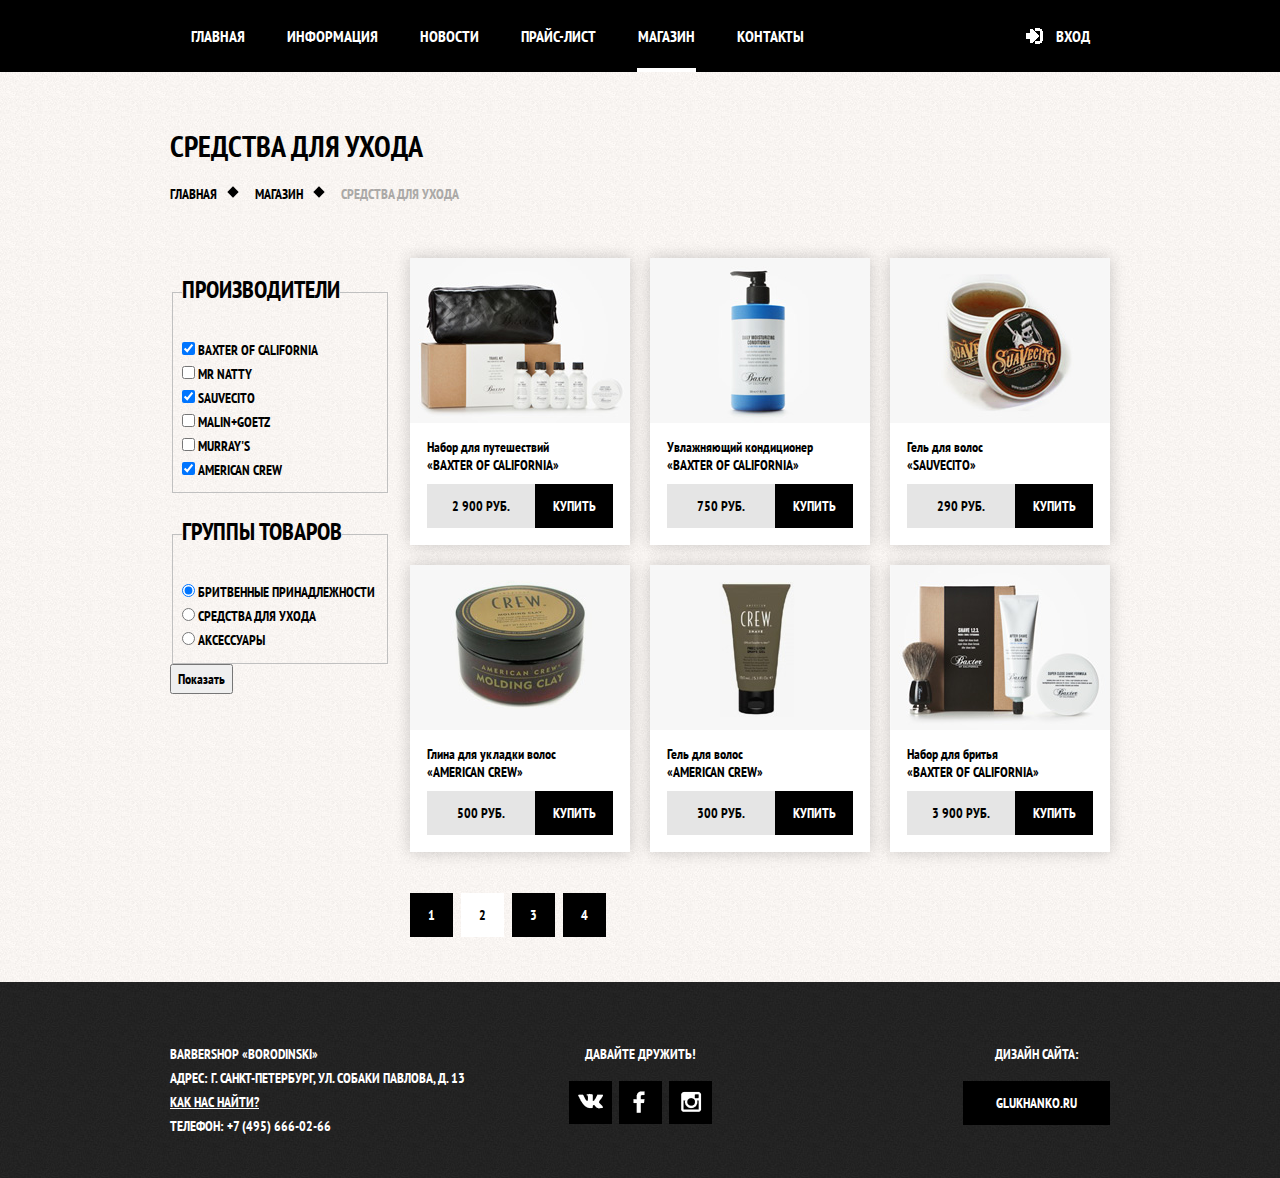
==== commit 7ba1298f: "Небольшие доработки." ====
--- a/catalog.html
+++ b/catalog.html
@@ -176,14 +176,12 @@
                             </div>
                         </div>
                     </div>
-                    <nav class="catalog-pagination">
-                        <ul>
-                            <li><a href="#">1</a></li>
-                            <li class="active">2</li>
-                            <li><a href="#">3</a></li>
-                            <li><a href="#">4</a></li>
-                        </ul>
-                    </nav>
+                    <ul class="catalog-pagination">
+                        <li><a href="#">1</a></li>
+                        <li class="active"><span>2</span></li>
+                        <li><a href="#">3</a></li>
+                        <li><a href="#">4</a></li>
+                    </ul>
                 </section>
             </div>
         </main>
--- a/css/style.css
+++ b/css/style.css
@@ -175,7 +175,7 @@
 =            $Footer            =
 ===============================*/
 .main-footer {
-  margin-top: 60px;
+  margin-top: 45px;
   padding-top: 60px;
   padding-bottom: 40px;
   background: #232323 url("../img/bg-footer.jpg") repeat;
@@ -395,6 +395,9 @@
 /*===================================
 =            $Прайс-лист            =
 ===================================*/
+.inner-page-price {
+  margin-bottom: 60px;
+}
 .inner-page-title {
   margin-bottom: 45px;
 }
@@ -544,7 +547,7 @@
   margin-left: 20px;
   margin-bottom: 20px;
   background: #ffffff;
-  box-shadow: 0 0 15px 0 #000000;
+  box-shadow: 0 0 15px 0 rgba(0, 0, 0, 0.2);
 }
 .catalog-product-photo {
   width: 220px;
@@ -573,6 +576,8 @@
 .btn-buy {
   padding: 13px 18px;
   margin-right: 0;
+  width: 42px;
+  float: right;
 }
 .catalog-product-price {
   display: inline-block;
@@ -580,14 +585,41 @@
   padding: 13px;
   background: #e5e5e5;
   text-align: center;
-  width: 70px;
+  width: 82px;
 }
 .catalog-pagination {
+  list-style: none;
+  margin: 0;
+  margin-top: 21px;
+  margin-left: 20px;
+  padding: 0;
+  font-size: 14px;
+  line-height: 18px;
   display: block;
-  font-size: 14px;
 }
 .catalog-pagination li {
   display: inline-block;
+  margin-right: 5px;
+}
+.catalog-pagination a,
+.catalog-pagination span {
+  display: inline-block;
+  vertical-align: middle;
+  height: 44px;
+  line-height: 44px;
+  padding: 0 18px;
+}
+.catalog-pagination a {
+  background: #000000;
+  color: #ffffff;
+  text-decoration: none;
+}
+.catalog-pagination a:hover,
+.catalog-pagination a:active {
+  background: #663d15;
+}
+.catalog-pagination span {
+  background: #ffffff;
 }
 /*-----  End of $Магазин  ------*/
 /*==============================
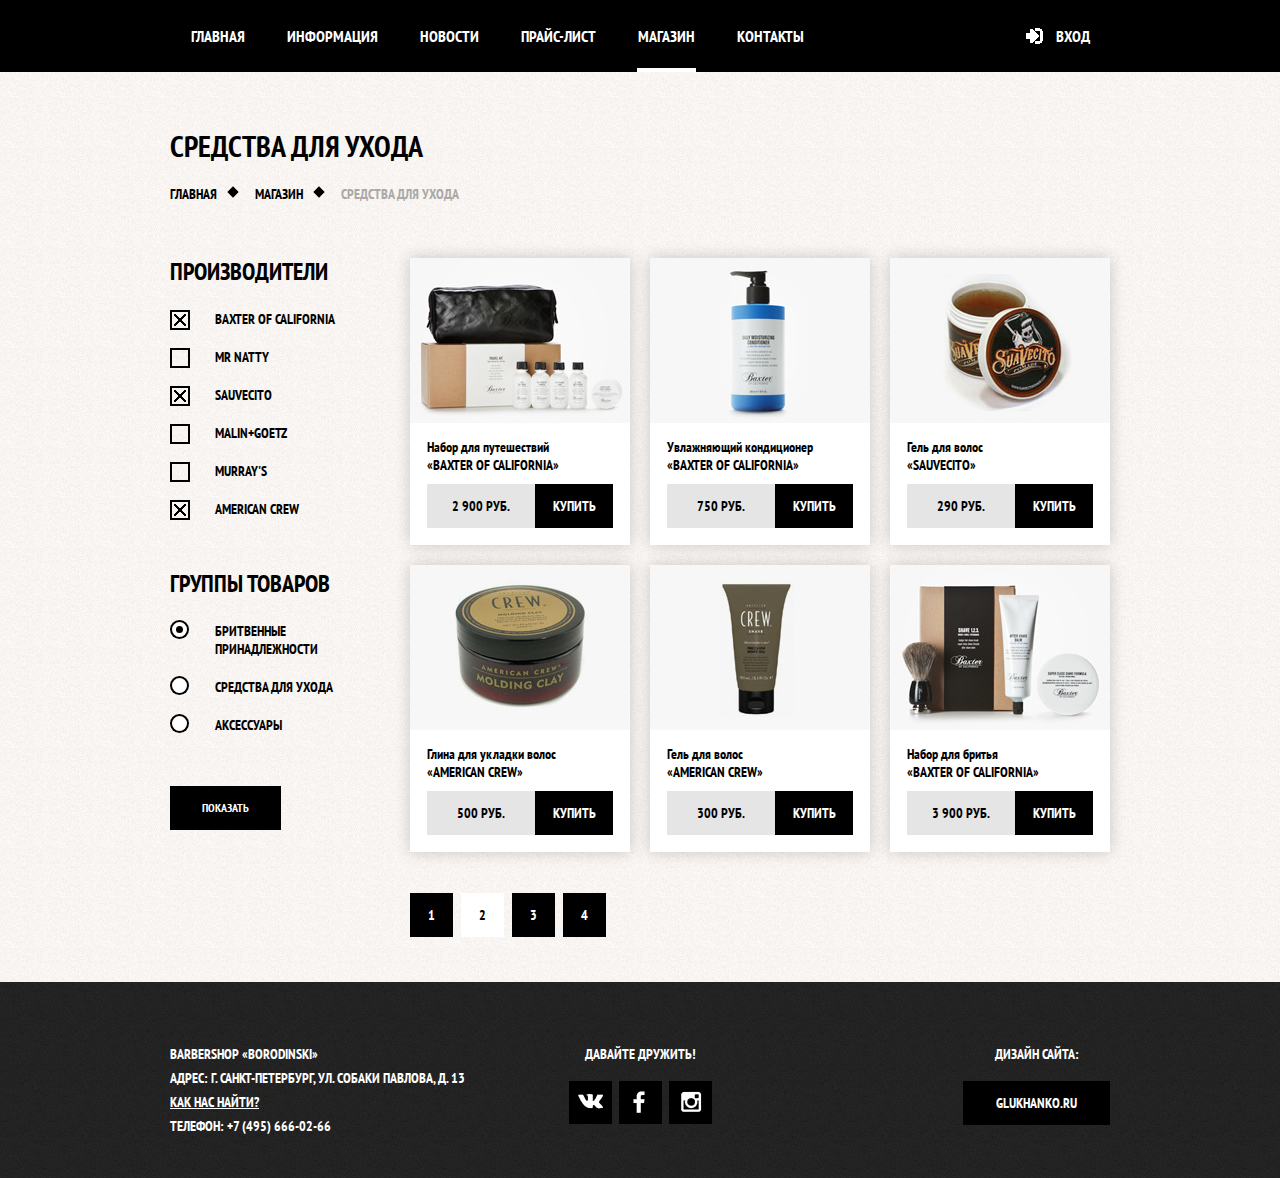
==== commit bb24b080: "Доделана страница каталога barbershop" ====
--- a/catalog.html
+++ b/catalog.html
@@ -42,47 +42,47 @@
                     <form action="/" method="post">
                         <fieldset>
                             <legend><h3>Производители</h3></legend>
-                            <label>
-                                <input type="checkbox" name="manufacturer" value="1" checked>
+                            <input type="checkbox" id="man-1" name="manufacturer" value="1" checked>
+                            <label for="man-1">
                                 Baxter of California
                             </label>
-                            <label>
-                                <input type="checkbox" name="manufacturer" value="2">
+                            <input type="checkbox" id="man-2" name="manufacturer" value="2">
+                            <label for="man-2">
                                 Mr Natty
                             </label>
-                            <label>
-                                <input type="checkbox" name="manufacturer" value="3" checked>
+                            <input type="checkbox" id="man-3" name="manufacturer" value="3" checked>
+                            <label for="man-3">
                                 Sauvecito
                             </label>
-                            <label>
-                                <input type="checkbox" name="manufacturer" value="4">
+                            <input type="checkbox" id="man-4" name="manufacturer" value="4">
+                            <label for="man-4">
                                 Malin+Goetz
                             </label>
-                            <label>
-                                <input type="checkbox" name="manufacturer" value="5">
+                            <input type="checkbox" id="man-5" name="manufacturer" value="5">
+                            <label for="man-5">
                                 Murray's
                             </label>
-                            <label>
-                                <input type="checkbox" name="manufacturer" value="6" checked>
+                            <input type="checkbox" id="man-6" name="manufacturer" value="6" checked>
+                            <label for="man-6">
                                 American Crew
                             </label>
                         </fieldset>
                         <fieldset>
                             <legend><h3>Группы товаров</h3></legend>
-                            <label>
-                                <input type="radio" name="product-groups" value="1" checked>
+                            <input type="radio" id="group-1" name="product-groups" value="1" checked>
+                            <label for="group-1">
                                 Бритвенные принадлежности
                             </label>
-                            <label>
-                                <input type="radio" name="product-groups" value="2">
+                            <input type="radio" id="group-2" name="product-groups" value="2">
+                            <label for="group-2">
                                 Средства для ухода
                             </label>
-                            <label>
-                                <input type="radio" name="product-groups" value="3">
+                            <input type="radio" id="group-3" name="product-groups" value="3">
+                            <label for="group-3">
                                 Аксессуары
                             </label>
                         </fieldset>
-                        <button type="submit">Показать</button>
+                        <button class="btn" type="submit">Показать</button>
                     </form>
                 </div>
                 <section class="catalog-products">
--- a/css/style.css
+++ b/css/style.css
@@ -529,8 +529,69 @@
   float: left;
   width: 220px;
 }
-.catalog-filter label {
+.catalog-filter fieldset {
+  margin: 0;
+  margin-bottom: 25px;
+  padding: 0;
+  border: 0;
+}
+.catalog-filter legend {
+  margin-bottom: 17px;
+}
+.catalog-filter h3 {
+  margin: 0;
+  padding: 0;
+  line-height: 42px;
+}
+.catalog-filter input {
+  font-family: inherit;
+  font-size: inherit;
+  line-height: inherit;
+  text-transform: uppercase;
+}
+.catalog-filter input[type="checkbox"],
+.catalog-filter input[type="radio"] {
+  display: none;
+}
+.catalog-filter input[type="checkbox"] + label,
+.catalog-filter input[type="radio"] + label {
   display: block;
+  padding-left: 45px;
+  margin-bottom: 20px;
+  position: relative;
+  line-height: 18px;
+}
+.catalog-filter input[type="checkbox"] + label:before,
+.catalog-filter input[type="radio"] + label:before {
+  content: "";
+  position: absolute;
+  top: 0;
+  left: 0;
+  display: inline-block;
+  vertical-align: middle;
+  width: 16px;
+  height: 16px;
+  border: 2px solid #000000;
+}
+.catalog-filter input[type="radio"] + label:before {
+  margin-left: 2px;
+  border-radius: 50%;
+  width: 7px;
+  height: 7px;
+  background: #ffffff;
+  border: 4px solid #ffffff;
+  box-shadow: 0 0 0 2px #000000;
+}
+.catalog-filter input[type="radio"]:checked + label:before {
+  background: #000000;
+}
+.catalog-filter input[type="checkbox"]:checked + label:before {
+  background: url("../img/sprite.png") no-repeat -384px 2px;
+}
+.catalog-filter .btn {
+  margin-top: 7px;
+  padding: 10px 32px;
+  font-size: 12px;
 }
 .catalog-products {
   float: right;
@@ -549,6 +610,9 @@
   background: #ffffff;
   box-shadow: 0 0 15px 0 rgba(0, 0, 0, 0.2);
 }
+.catalog-product:hover {
+  box-shadow: 0 0 25px 0 rgba(0, 1, 1, 0.3);
+}
 .catalog-product-photo {
   width: 220px;
   height: 165px;
